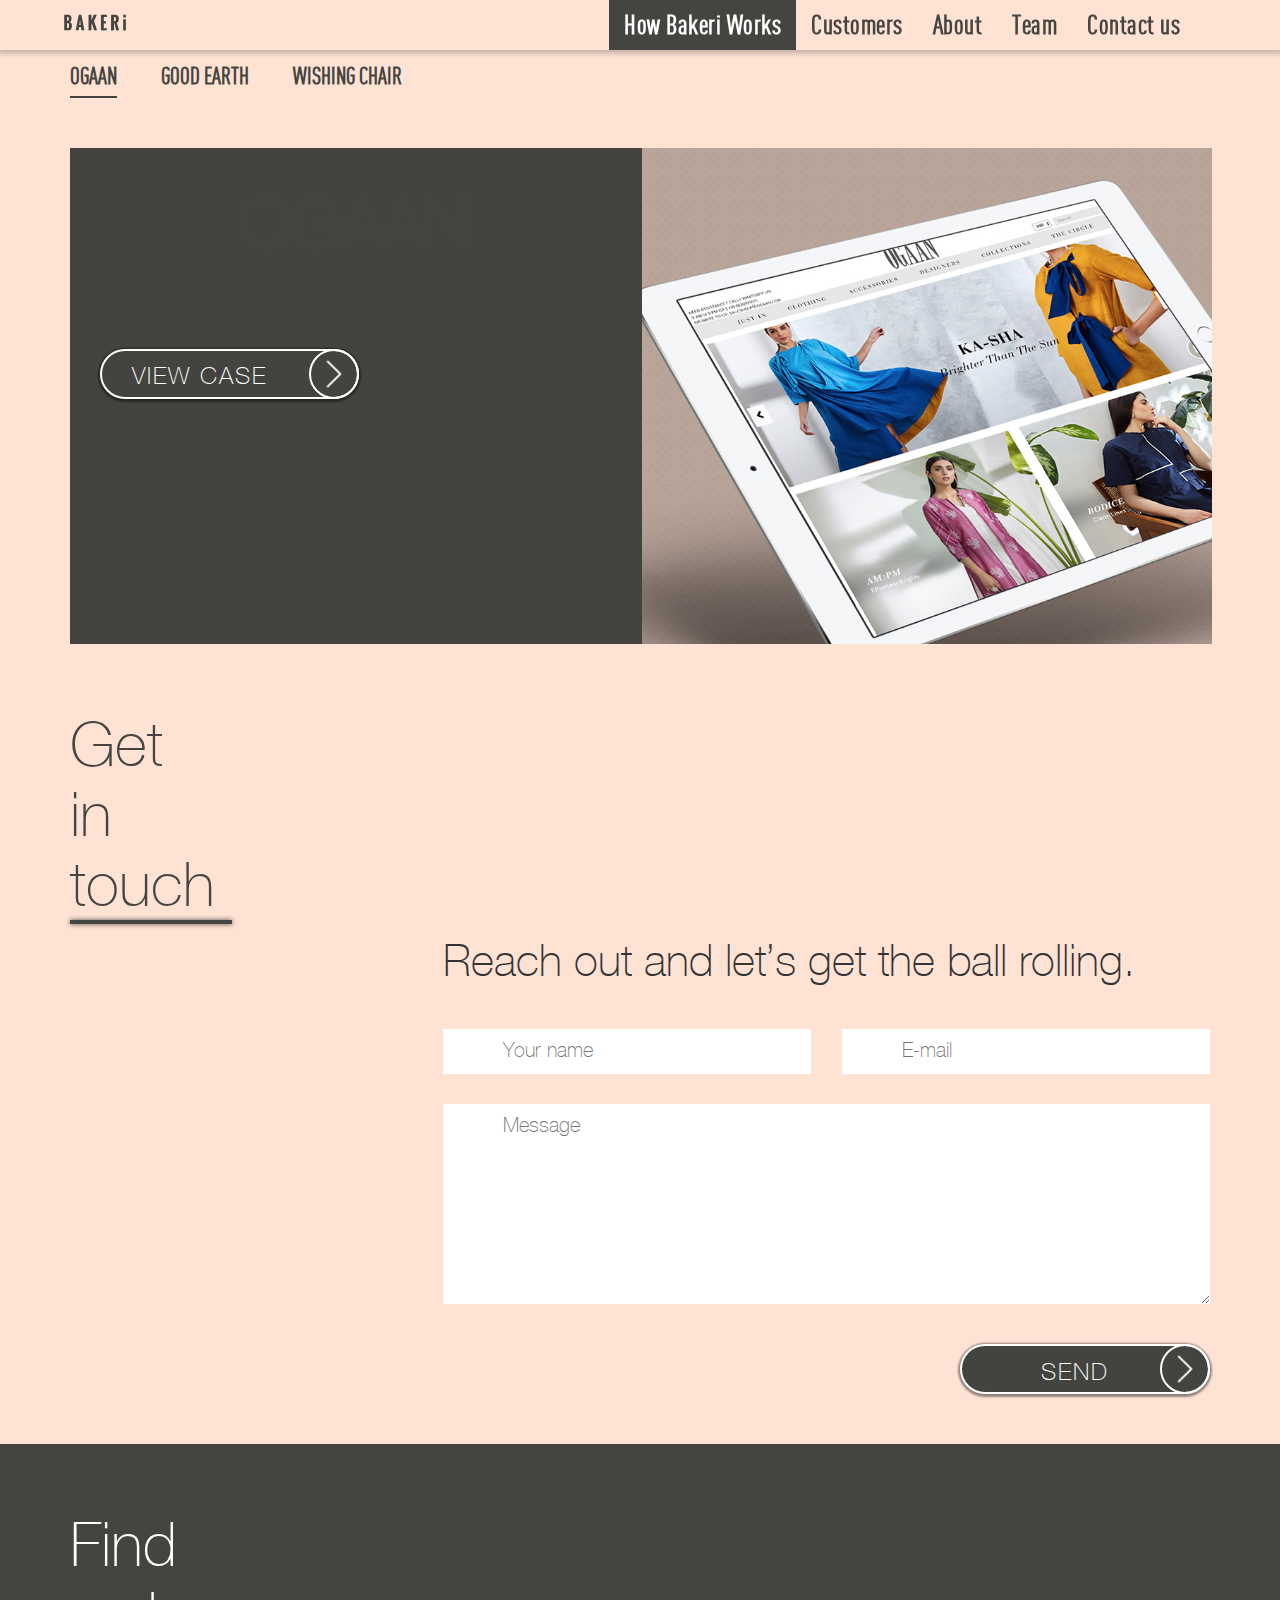
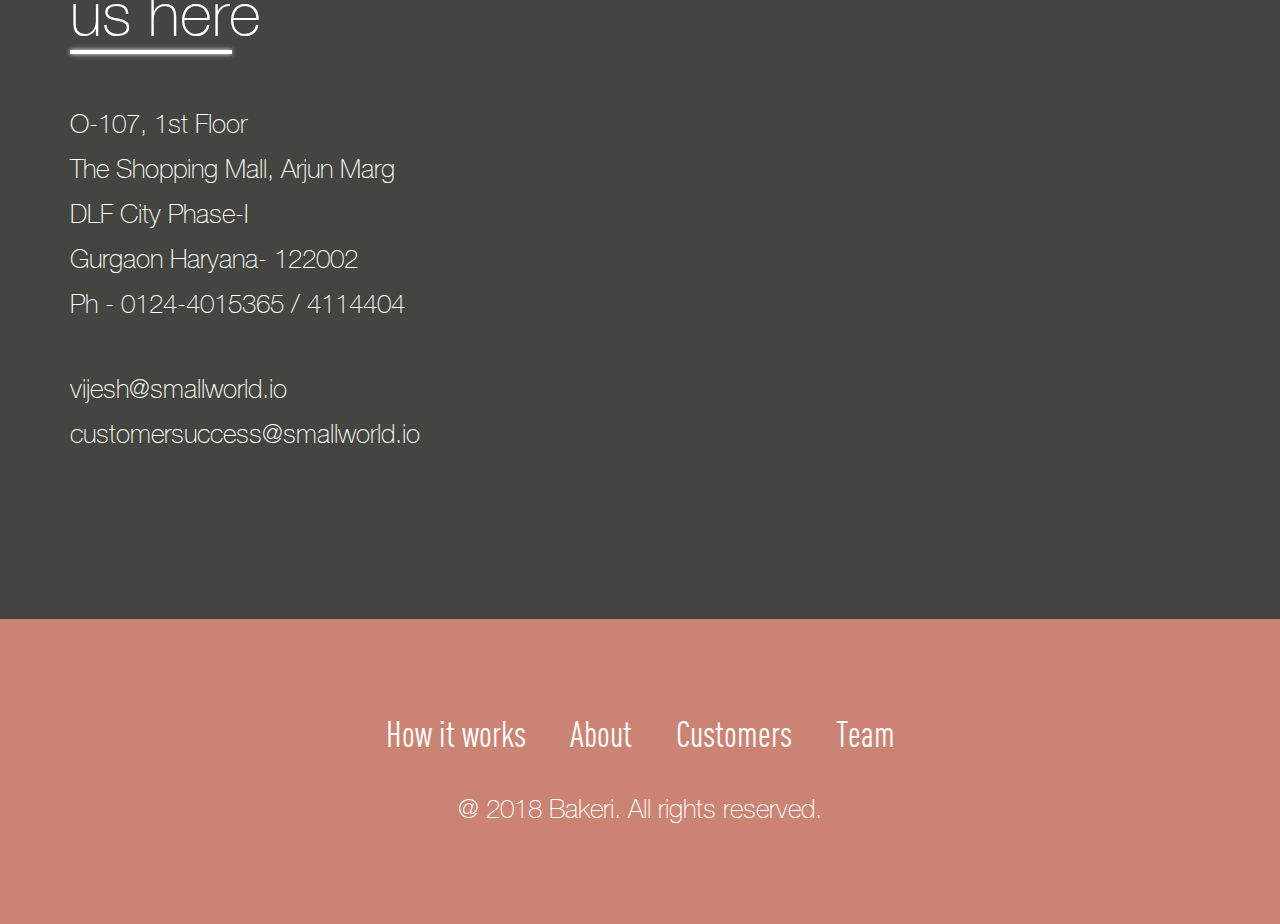
==== case_study.html @ 0f6f172d "first push" ====
<!DOCTYPE html>
<html lang="en">

<head>
    <meta charset="UTF-8">
    <title>Document</title>
    <meta name="viewport" content="width=device-width,initial-scale=1.0,maximum-scale=1.0">
    <meta name="theme-color" content="#FEE2D4">
    <link rel="stylesheet" type="text/css" href="css/bootstrap.min.css">
    <link rel="stylesheet" type="text/css" href="css/owl.carousel.css">
    <link rel="stylesheet" href="css/style.css">
</head>

<body>
    <section>
        <nav class="navbar navbar-inverse">
            <div class="container">
                <div class="navbar-header">
                    <button type="button" class="navbar-toggle" data-toggle="collapse" data-target="#myNavbar">
                        <span class="icon-bar"></span>
                        <span class="icon-bar"></span>
                        <span class="icon-bar"></span>
                    </button>
                    <a class="navbar-brand" href="#"><img src="images/logo.svg" alt="" class="logo_bakeri"> </a>
                </div>
                <div class="collapse navbar-collapse" id="myNavbar">
                    <ul class="nav navbar-nav pull-right main_menu">
                        <li class="active"><a data-link="#bakeri_works">How Bakeri Works</a></li>
                        <li><a data-link="#our_customers">Customers</a></li>
                        <li><a data-link="#about_us">About</a></li>
                        <li><a data-link="#our_team">Team</a></li>
                        <li><a data-link="#contact_us">Contact us</a></li>
                    </ul>
                </div>
        </nav>
    </section>
    <section class="faq_section">
        <div class="container">
            <div class="width_100">
                
                <div class="tab_container">
                    <div class="tab_conatiner_outer">
                        <div class="tab_container_item tab_container_item_1 active" tab_id="#tab_item_1">OGAAN</div>
                        <div class="tab_container_item tab_container_item_2" tab_id="#tab_item_2">GOOD EARTH</div>
                        <div class="tab_container_item tab_container_item_3" tab_id="#tab_item_3">WISHING CHAIR</div>
                    </div>
                    <div class="tab_container_cont ">
                        <div class="tab_container_inner" id="tab_item_1 active">
                            <div class="">
                                
                                <div class="case_data" >
                                    <h1 class="title_heading">OGAAN</h1>
                                    <a href="" class="anchor_btn">VIEW CASE</a>
                                </div>
                                <figure class="case_image_figure">
                                    <img src="images/ogaan_case.jpg" alt="" />
                                </figure>
                            </div>
                        </div>
                        <div class="tab_container_inner" id="tab_item_2"></div>
                        <div class="tab_container_inner" id="tab_item_3"></div>
                    </div>
                    
                </div>
                
            </div>
        </div>
    </section>

    <section class="about_section get_touch_section" id="contact_us">
        <div class="about_cont">
            <div class="container">
                <h2 class="heading_about">Get &nbsp;&nbsp;&nbsp;&nbsp; in touch</h2>
                <div class="clearfix"></div>
                <div class="pull-right width_767">
                    <div class="about_data get_touch_data">
                        <p>Reach out and let’s get the ball rolling.</p>
                        <form action="">
                            <input type="text" placeholder="Your name" name="name" class="name">
                            <input type="email" placeholder="E-mail" name="email" class="email">
                            <textarea type="message" placeholder="Message" name="message" class="message"></textarea>
                            <a href="" class="anchor_btn faq_width pull-right">SEND</a>
                        </form>
                    </div>
                </div>
            </div>
        </div>
    </section>
    <section class="about_section find_us_section">
        <div class="about_cont">
            <div class="container">
                <h2 class="heading_about">Find &nbsp;&nbsp;&nbsp;&nbsp; us here</h2>
                <div class="clearfix"></div>
                <div class="">
                    <div class="contact_data width_50">
                        <p>
                            O-107, 1st Floor 
                            The Shopping Mall, Arjun Marg 
                            DLF City Phase-I 
                            Gurgaon Haryana- 122002 
                            Ph - <a href="tel:0124-4015365">0124-4015365</a> / <a href="tel:0124-4114404">4114404</a></p>
                            <p style="margin-top:40px;"><a href="mailto:vijesh@smallworld.io">vijesh@smallworld.io</a> <a href="mailto:customersuccess@smallworld.io">customersuccess@smallworld.io</a></p>
                        
                    </div>
                    <div class="about_data get_touch_data width_50">
                        <p><iframe src="https://www.google.com/maps/embed?pb=!1m18!1m12!1m3!1d3507.4411567698016!2d77.0972864142906!3d28.466258082483677!2m3!1f0!2f0!3f0!3m2!1i1024!2i768!4f13.1!3m3!1m2!1s0x390d1f51822ea51f%3A0xfd9adbcaa054e3b8!2sSmallWorld+Digital+Services!5e0!3m2!1sen!2sin!4v1529140070524" frameborder="0" style="border:0" allowfullscreen></iframe></p>
                        
                    </div>
                </div>
            </div>
        </div>
    </section>
    <section class="copyright_section">
        <div class="copyright_cont">
            <div class="container">
                <ul class="footer_link_cont">
                    <li class="footer_link"><a href="">How it works</a></li>
                    <li class="footer_link"><a href="">About</a></li>
                    <li class="footer_link"><a href="">Customers</a></li>
                    <li class="footer_link"><a href="">Team</a></li>
                </ul>
                <p class="copyright_text">@ 2018 Bakeri. All rights reserved.</p>
            </div>
        </div>
    </section>
    <script src="js/jquery.min.js" type="text/javascript"></script>
    <script src="js/owl.carousel.js" type="text/javascript"></script>
    <script src="js/custom.js" type="text/javascript"></script>
</body>


</html>
---- css/style.css ----
@font-face {
    font-family: 'helv_neu_bold';
    src: url('../fonts/helvetica_neu_bold-webfont.woff2') format('woff2'),
         url('../fonts/helvetica_neu_bold-webfont.woff') format('woff');
    font-weight: normal;
    font-style: normal;

}
@font-face {
    font-family: 'helv_neu_light';
    src: url('../fonts/helveticaneue_light-webfont.woff2') format('woff2'),
         url('../fonts/helveticaneue_light-webfont.woff') format('woff');
    font-weight: normal;
    font-style: normal;

}
@font-face {
    font-family: 'helv_neu_medium';
    src: url('../fonts/helveticaneue_medium-webfont.woff2') format('woff2'),
         url('../fonts/helveticaneue_medium-webfont.woff') format('woff');
    font-weight: normal;
    font-style: normal;

}
@font-face {
    font-family: 'helv_neu_thin';
    src: url('../fonts/helveticaneue_thin-webfont.woff2') format('woff2'),
         url('../fonts/helveticaneue_thin-webfont.woff') format('woff');
    font-weight: normal;
    font-style: normal;

}
@font-face {
    font-family: 'helv_neu_regular';
    src: url('../fonts/helveticaneue-webfont.woff2') format('woff2'),
         url('../fonts/helveticaneue-webfont.woff') format('woff');
    font-weight: normal;
    font-style: normal;

}

@font-face {
    font-family: 'dincond';
    src: url('../fonts/dinconreg-webfont.woff2') format('woff2'),
         url('../fonts/dinconreg-webfont.woff') format('woff');
    font-weight: normal;
    font-style: normal;

}

body
{
	font-family: 'helv_neu_thin';
	overflow: hidden;
	overflow-y: scroll;
}

.helv_regular
{
	font-family: helv_neu_regular;
}
.helv_bold
{
	font-family: helv_neu_medium;
}

.logo_bakeri
{
	max-width:150px;
	height:45px;
}

.navbar-brand
{
	padding:0px;
}
.navbar-inverse
{
	background: #FEE2D4;
	border:0px;
	border-radius: 0px;
	box-shadow: rgba(0, 0, 0, 0.25) 0px 0px 6px 3px;
	margin:0px;
}

.main_menu  li a
{
	color:#444540;
	font-family: 'dincond';
	font-size:27px;
	letter-spacing: 0.5px;
	font-weight: 600;
}
.width_520
{
	max-width:520px;
	width:100%;

}
.bakeri_main_section
{
	background: #FEE2D4;
    min-height:calc(100vh);
}
.ft_67
{
	font-size: 67px;
}
.mt_99
{
	margin-top:120px;
}
.color_black
{
	color:#444540;
}
.width_485
{
	width: 485px;
	font-size: 28px;
	line-height: 38px;
	font-weight: 600;
	letter-spacing: 0.5px;
}

.anchor_btn
{
	background: #43443F;
    color: #fff;
    padding: 10px 90px 10px 30px;
    display: inline-block;
    font-size: 24px;
    border-radius: 39px;
    height: 50px;
    position: relative;
    box-shadow: 0px 1px 2px 2px rgba(0, 0, 0, 0.419607);
        border: 2px solid #fff;
    text-decoration: none;
    letter-spacing: 2px;
    margin-top: 50px;       
}

.anchor_btn:hover
{
    color:#fff;
    text-decoration: none;
}
.anchor_btn:after
{
    content: "";
    width: 50px;
    height: 50px;
    border-radius: 50%;
    border: 2px solid #fff;
    position: absolute;
    top: -2px;
    right: -2px;
    background: url(../images/right_arrow.png) ;
    background-repeat: no-repeat;
    background-size: 30px;
    background-position: center; 
}

.bakeri_works_section
{
    background:#43443F;
    padding-top:100px;
    color:#fff; 
    padding-bottom: 50px;
}
.bakeri_title
{
    font-size:65px;
    color:#fff;
    font-family: 'helv_neu_thin';
    text-align: center;
    letter-spacing: 1px;
    margin-bottom:50px;
    margin-top:0px;
}

.step_cont figure
{
    max-width:200px;
    width:100%;
    height:200px;
    border-radius: 50%;
    padding:5px;
    background: #E2A89A;
    margin: auto;
}
.step_cont
{
    text-align: center;
    background: #43443F;
    padding-top:30px;
    padding-bottom: 00px;
    box-shadow:0px 0px 30px 6px rgba(0,0,0,0.24);
    position: relative;
}


.data_cont
{
    position: relative;
    margin-top: 15px;
}
.data_cont .data_text {
    position: absolute;
    left: 0px;
    height: 20px;
    font-size: 25px;
    right: 0px;
    top: 0px;
    bottom: 0px;
    margin: auto;
    line-height: 22px;
}

.step_no
{
    font-size: 100px;
    line-height: 90px;
    display: block;
    font-family: 'helv_neu_bold';
    -webkit-text-stroke: 1px rgba(0,0,0,0.1);
    -webkit-text-stroke-width: 3px;
    color: #5e5f5d;
}
.center
{
    display: block;
    text-align: center;
}

.brand_data figure img
{
    max-width: 100%;
    width:100%;
}

.brand_data
{
    position: relative;
}
.brand_cont_data
{
    padding-top: 15px;
    padding-bottom: 15px;
}
.brand_data .data_text
{
        position: absolute;
    top: 0px;
    left: 0px;
    right: 0px;
    background: rgba(68, 69, 64, 0.53);;
    bottom: 35px;
    text-align: center;
    color:#fff;
    opacity: 0;
    cursor: pointer;
    transition: opacity ease-in 0.3s;

}
.data_text a
{
    position: absolute;
    bottom: 0px;
    background: #444540;
    color: #fff;
    width: 100%;
    text-align: center;
    letter-spacing: 0.5px;
    padding: 10px 0px;
    font-size: 15px;
    line-height: 15px;
    left:0px;
}

.data_text .heading{
    font-family: 'helv_neu_medium';
    text-transform: uppercase;
    font-size: 22px;
    line-height: 27px;
    display: inline-block;
    position: relative;
    padding-bottom: 10px;
}

.data_text .heading:before
{
        content: "";
    display: block;
    height: 1px;
    background: #fff;
    width: 90%;
    position: absolute;
    bottom: 0px;
    left: 0px;
    right: 0px;
    margin: auto;
}

.data_text_inner{
        font-size: 21px;
    line-height: 30px;
    padding: 15px 30px;
}
.brand_data > a{
        position: absolute;
    bottom: 0px;
    background: #444540;
    color: #fff;
    width: 100%;
    text-align: center;
    letter-spacing: 0.5px;
    padding: 10px 0px;
    font-size: 15px;
    line-height: 15px;
    left: 0px;
}
.brand_data .data_text:hover
{
    opacity: 1;
    transition: opacity ease-in 0.3s;
}

.brand_section
{
    background: #FEE2D4;
    padding-top:50px;
    padding-bottom: 50px;
}

.brand_section .bakeri_title
{
    color:#43443F;
}

.testimonial_item{
    max-width:860px;
    width: 100%;
    margin:auto;
}

.testimonial_item .testimonial_data
{
    font-size: 24px;
    line-height: 29px;
    text-align: center;
}

.testimonial_item .writer_name
{
    text-align: center;
    font-family: 'helv_neu_medium';
    font-size:20px;
    padding-top:15px;
    padding-bottom: 15px;
}

.testimonial_section
{
    margin-top:50px;
}

.testominal_carousel .owl-prev
{
    position: absolute;
    top:50%;
}

.testominal_carousel .owl-next 
{
    position: absolute;
    top:50%;
    right:0px;
}

.testominal_carousel button span
{
        font-size: 160px;
    width: 18px;
    display: inline-block;
    line-height: 20px;
}

.case_container
{
    background: #31322d;
}

.case_carousel .case_data
{
    position: absolute;
    width: 550px;
    height: 350px;
    bottom: 50px;
    left: 15%;
    background: #fee2d4;
    padding:30px;
}

.case_data_value
{
    font-size: 37px;
    line-height: 45px;
    color:#044440;
}

.case_container .owl-prev span,
.case_container .owl-next span
{
    color: #fff;
    font-size: 150px;
    line-height: 50px;
    display: block;
}

.case_container .owl-prev
{
    top: 50%;
    position: absolute;
    left: 50px;
    outline: none;
}

.case_container .owl-next
{
    top: 50%;
    position: absolute;
    right: 50px;
    outline: none;
}

/*starts about_section starts here*/
 .about_section .about_cont 
 {

    background: #fee2d4;
 }

 .about_section .about_cont .heading_about
 {
    font-size:61px;
    line-height: 70px;
    color:#444540;
    display: inline-block;
    padding-bottom: 0px;
    position: relative;
    margin-top: 70px;
    margin-bottom: 70px;
 }
 .about_section .about_cont .heading_about:before
 {
    position: absolute;
    display: block;
    width:80%;
    height:4px;
    background: #444540;
    left:0px;
    bottom:0px;
    content: "";
    box-shadow: 0px 0px 5px 0px #444540;
 }
.about_section .about_cont .width_767
{
    max-width:767px;
    width: 100%;
}
.about_data
{
    font-size: 29px;
    line-height: 35px;
}
.about_data p 
{
    margin-bottom: 30px;
}
.about_data strong 
{
    margin-bottom: 10px;
    display: block;
}
.about_data p a
{
    color:#444540;
}
.about_data p strong 
{
    margin-bottom: 10px;
    display: inline-block;
    
}

.faq_width
{
    width:250px;
    text-align: center;
    padding-right:50px;
    margin-bottom: 50px;
}

.our_team_section .about_cont
{
    background: #444540;
    color:#fff;

}

.about_section.our_team_section .about_cont .heading_about
{
    color: #fff;
    padding-bottom: 10px;
}

 .about_section.our_team_section .about_cont .heading_about:before
 {
    position: absolute;
    display: block;
    width:80%;
    height:4px;
    background: #fff;
    left:0px;
    bottom:0px;
    content: "";
    box-shadow: 0px 0px 5px 0px #fff;
 }
 .about_section .about_cont .heading_about
 {
    margin-bottom: 5px;
 }

/*starts about_section ends here*/
.item_data
{
    max-width:calc(100% - 250px);
    padding:10px 20px;
}
.item_data .name
{
    font-size: 22px;
    font-family: 'helv_neu_medium';
    margin-top:0px;
}
.image_item
{
    max-width: 250px;
}

.image_item img
{
    max-width: 100%;
    width:100%;
}

.item_data .designation
{
    padding-bottom: 15px;
    position: relative;

}
.item_data .designation:before
{
    position: absolute;
    left:0px;
    width:60px;
    height:2px;
    background: #fff;
    bottom:0px;
    content: "";
    display: block;
}

.item_data .description
{
    font-size: 16px;
    line-height: 20px;
}
.team_item {
    margin-bottom: 15px;
    margin-top: 15px;
    box-shadow: 0px 0px 5px 1px #000;
}

.our_team_section .about_cont
{
    padding-bottom: 70px;
}

/*Get in touch start here*/
.get_touch_section .heading_about
{
        max-width: 203px;
}
.get_touch_section .get_touch_data p
{
    font-size:44px;
    line-height: 70px;
}
.get_touch_section input
{
    font-size:20px;
    padding:5px 10px;
    border:0px;
    outline:none;
}

.get_touch_section input.name
{
    width:48%;
    float:left;
    margin-bottom: 30px;
}

.get_touch_section input.email
{
    width:48%;
    float:right;
    margin-bottom: 30px;
}

.get_touch_section textarea.message
{
    width:100%;
    margin-bottom: 20px;
    height:200px;
    padding:5px 10px;
    border:0px;
    outline:none;
}

.get_touch_section ::-webkit-input-placeholder
{
    padding-left:50px;
    font-size:20px;
}

.get_touch_data .faq_width
{
    margin-top:10px;
}
/*Get in touch ends here*/
.find_us_section  .about_cont
{
    background: #444540;
    color:#fff;
}

.find_us_section .about_cont .heading_about
{
    width:203px;
    color:#fff;
}
.find_us_section .about_cont .heading_about:before
{
    background: #fff;
    box-shadow: 0px 0px 5px 0px #fff;
}

.contact_data
{
    
}
.contact_data.width_50 , 
.get_touch_data.width_50

{
    width:50%;
    float:left;
}
.contact_data p
{
    white-space: pre-line;
    font-size: 26px;
    line-height: 45px;
}

.contact_data p a
{
    color:#fff;
    text-decoration: none;
}

.find_us_section .about_cont
{
    padding-bottom: 70px;
}

.find_us_section iframe
{
    max-width:100%;
    width:100%;
    height:450px;
}

.copyright_section
{
    background: #cb8474;
    padding:90px 0px 60px 0px;
    text-align: center;
}

.copyright_section .footer_link_cont
{
    list-style: none;
    padding-left:0px;
}
.copyright_section .footer_link_cont li
{
    display: inline-block;
    font-family: 'dincond';
    font-size:36px;
    line-height: 50px;
    color:#fff;
    padding-left:20px;
    padding-right:20px;
}
.copyright_section .footer_link_cont li a
{
    color:#fff;
    text-decoration: none;
}

.copyright_text
{
    text-align: center;
    color:#fff;
    font-family: 'helv_neu_thin';
    font-size: 26px;
    line-height: 45px;
    margin-top:30px;
    margin-bottom: 30px;
}

.main_menu li a
{
    cursor: pointer;
}

.navbar
{
    position: fixed;
    top:0px;
    width:100%;
    z-index:999;
}

.navbar-inverse .navbar-nav>li>a:focus, .navbar-inverse .navbar-nav>li>a:hover
{
    color:#444440;
}
.navbar-inverse .navbar-nav>li>a
{
    color:#444440;
}
.navbar-inverse .navbar-nav>.active>a, .navbar-inverse .navbar-nav>.active>a:focus, .navbar-inverse .navbar-nav>.active>a:hover
{
    background: #444440;

}


.bakeri_main_section #myVideo
{
    width:100%;
}

.bakeri_main_section
{
    position: relative;
        padding-bottom: 70px;
}
.bakeri_main_section .width_100.center
{
    position: absolute;
    bottom: 0px;
    margin: auto;
    left: 0px;
    right: 0px;
    color: #fff;
    padding-bottom: 50px;
}

/*Faq page styling starts here*/
.faq_section
{
    padding-top:60px;
    background: #fee2d4
}

.faq_section .title_heading
{
    font-size: 67px;
    line-height: 81px;
    color:#444540;
    text-align: center;
    font-weight: 600;
    letter-spacing: 1px;
    margin-bottom: 30px;

}

.faq_ques
{
    font-size: 32px;
    line-height: 38px;
    color:#43443F;
    font-family: 'helv_neu_medium';
}
.faq_answer
{
    font-size: 28px;
    line-height: 38px;
    color:#43443F;
    visibility: hidden;
    height:0px;
    transition: height ease-in 0.5s;

}
.faq_answer.active
{
    height:auto;
    visibility: visible;
    transition: height ease-in 0.5s;
}

.faq_data
{
    padding-left:185px;
    padding-right:345px;
    padding-top:20px;
    padding-bottom: 20px;
    margin-bottom: 30px;
    box-shadow: rgba(0, 0, 0, 0.25) 0px 0px 6px 3px
}


/*Case study page starts here*/
.tab_conatiner_outer 
{
    margin-bottom: 50px;
}
.tab_conatiner_outer .tab_container_item
{
    display: inline-block;
    margin-right:40px; 
    color:#444440;
    font-family: 'dincond';
    font-size: 23px;
    line-height: 33px;
    font-weight: 600;
    padding-bottom: 5px;
    position: relative;
}
.tab_conatiner_outer .tab_container_item.active:before
{
    position: absolute;
    height:2px;
    background:#444440;
    display: inline-block;
    content: "";
    left:0px;
    bottom:0px;
    width:100%;
}
.tab_container_cont .tab_container_inner
{
    background: #43443F;
    color: #fff;
}

.tab_container_cont .case_image_figure
{
    width: 50%;
    display: inline-block;
    vertical-align: top;
    margin-left: -2px;
    margin-right: -2px;
}
.tab_container_cont .case_image_figure img
{
    width: 100%;
    display: inline-block;
}

.tab_container_cont .case_data
{
    width: 50%;
    vertical-align: top;
    display: inline-block;
    padding: 20px 30px;
}
/*Case study page ends here*/
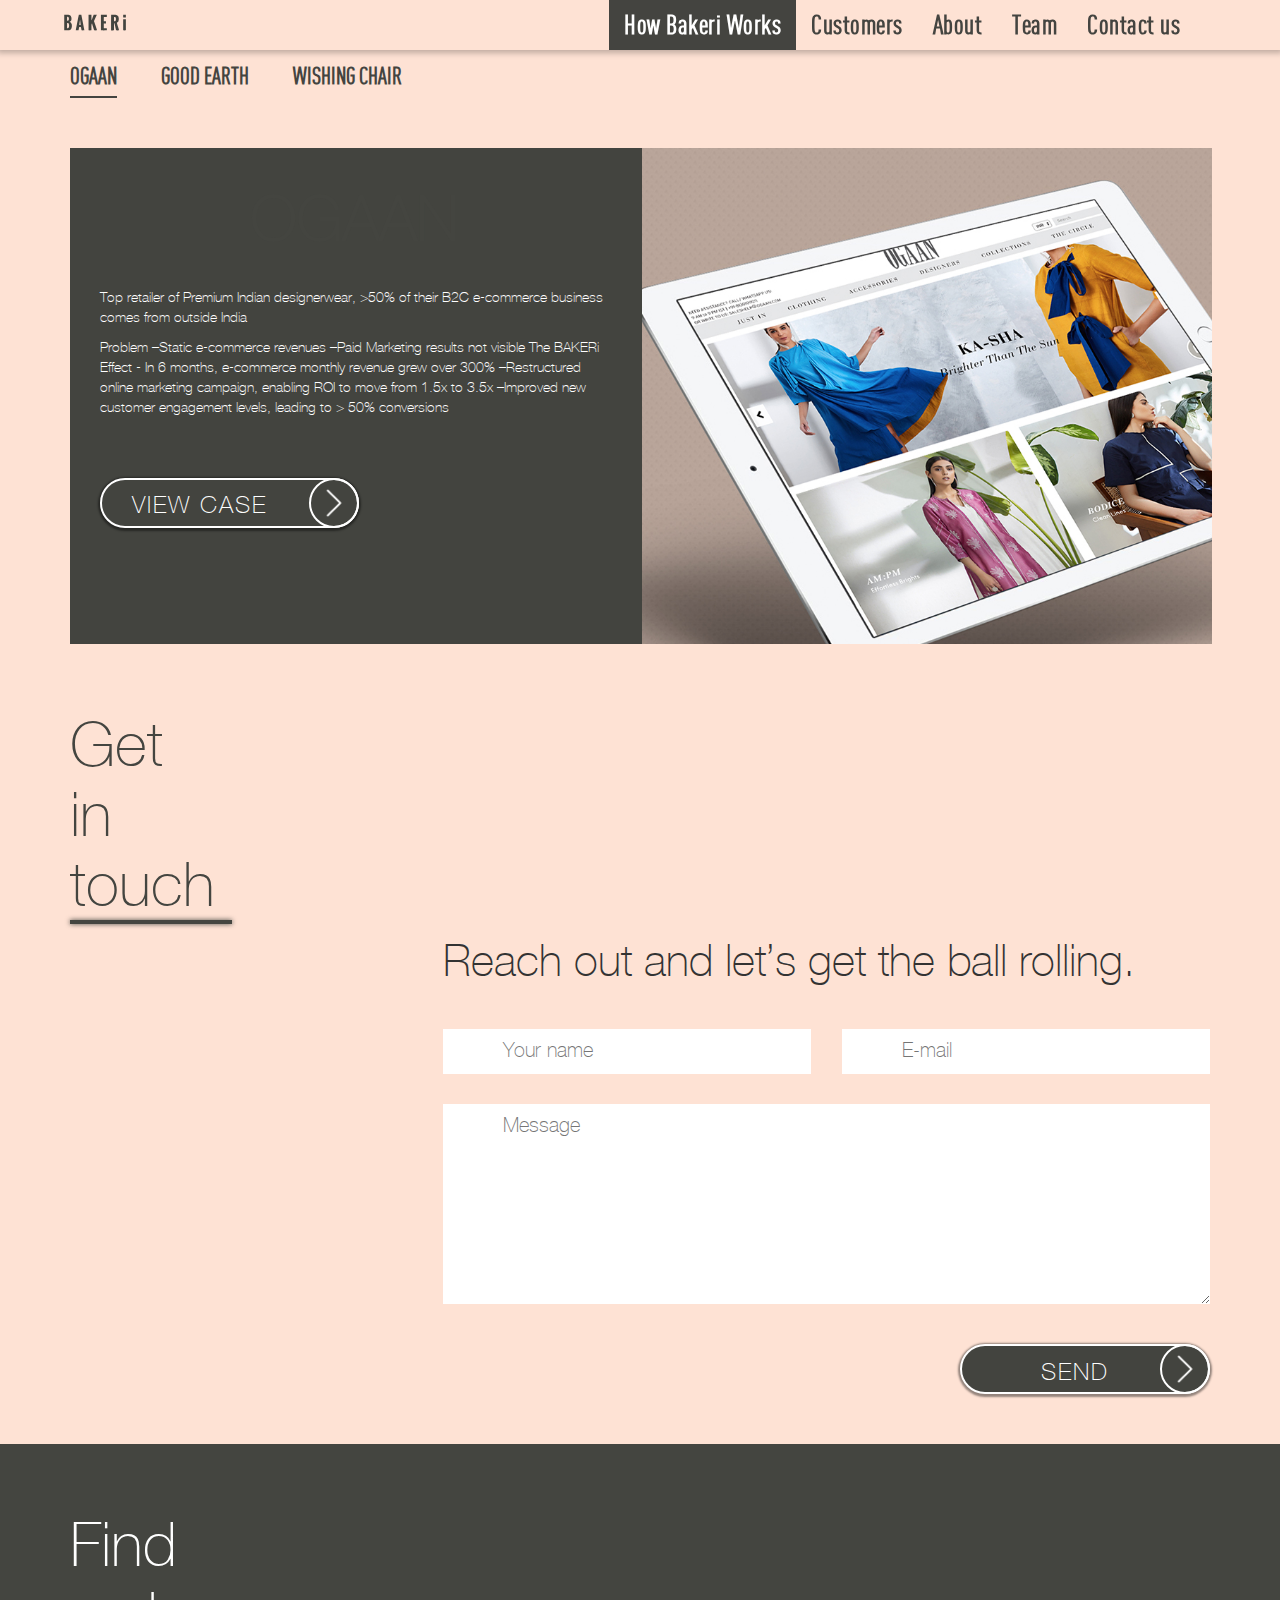
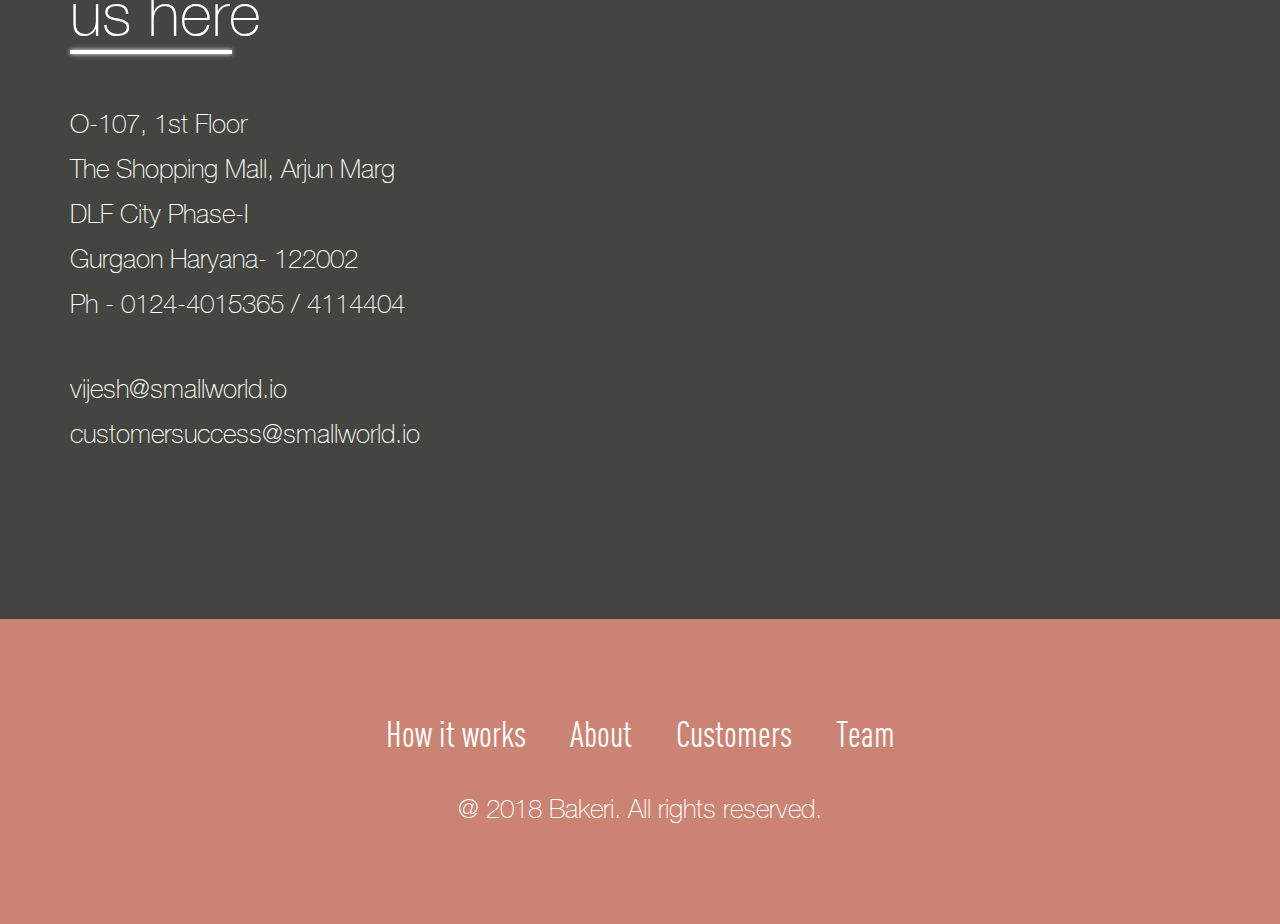
==== commit fc77fa80: "first push" ====
--- a/case_study.html
+++ b/case_study.html
@@ -21,7 +21,7 @@
                         <span class="icon-bar"></span>
                         <span class="icon-bar"></span>
                     </button>
-                    <a class="navbar-brand" href="#"><img src="images/logo.svg" alt="" class="logo_bakeri"> </a>
+                    <a class="navbar-brand" href="index_1.html"><img src="images/logo.svg" alt="" class="logo_bakeri"> </a>
                 </div>
                 <div class="collapse navbar-collapse" id="myNavbar">
                     <ul class="nav navbar-nav pull-right main_menu">
@@ -50,6 +50,9 @@
                                 
                                 <div class="case_data" >
                                     <h1 class="title_heading">OGAAN</h1>
+                                    <p>Top retailer of Premium Indian designerwear, >50% of their B2C e-commerce business comes from outside India</p>
+
+                                    <strong></strong>Problem –Static e-commerce revenues –Paid Marketing results not visible The BAKERi Effect - In 6 months, e-commerce monthly revenue grew over 300% –Restructured online marketing campaign, enabling ROI to move from 1.5x to 3.5x –Improved new customer engagement levels, leading to > 50% conversions</p>
                                     <a href="" class="anchor_btn">VIEW CASE</a>
                                 </div>
                                 <figure class="case_image_figure">
--- a/css/style.css
+++ b/css/style.css
@@ -100,7 +100,7 @@
 .bakeri_main_section
 {
 	background: #FEE2D4;
-    min-height:calc(100vh);
+    min-height:calc(100vh - 120px);
 }
 .ft_67
 {
@@ -765,6 +765,7 @@
 .bakeri_main_section #myVideo
 {
     width:100%;
+    height:calc(100vh - 75px);
 }
 
 .bakeri_main_section
@@ -792,8 +793,8 @@
 
 .faq_section .title_heading
 {
-    font-size: 67px;
-    line-height: 81px;
+    font-size: 61px;
+    line-height: 70px;
     color:#444540;
     text-align: center;
     font-weight: 600;
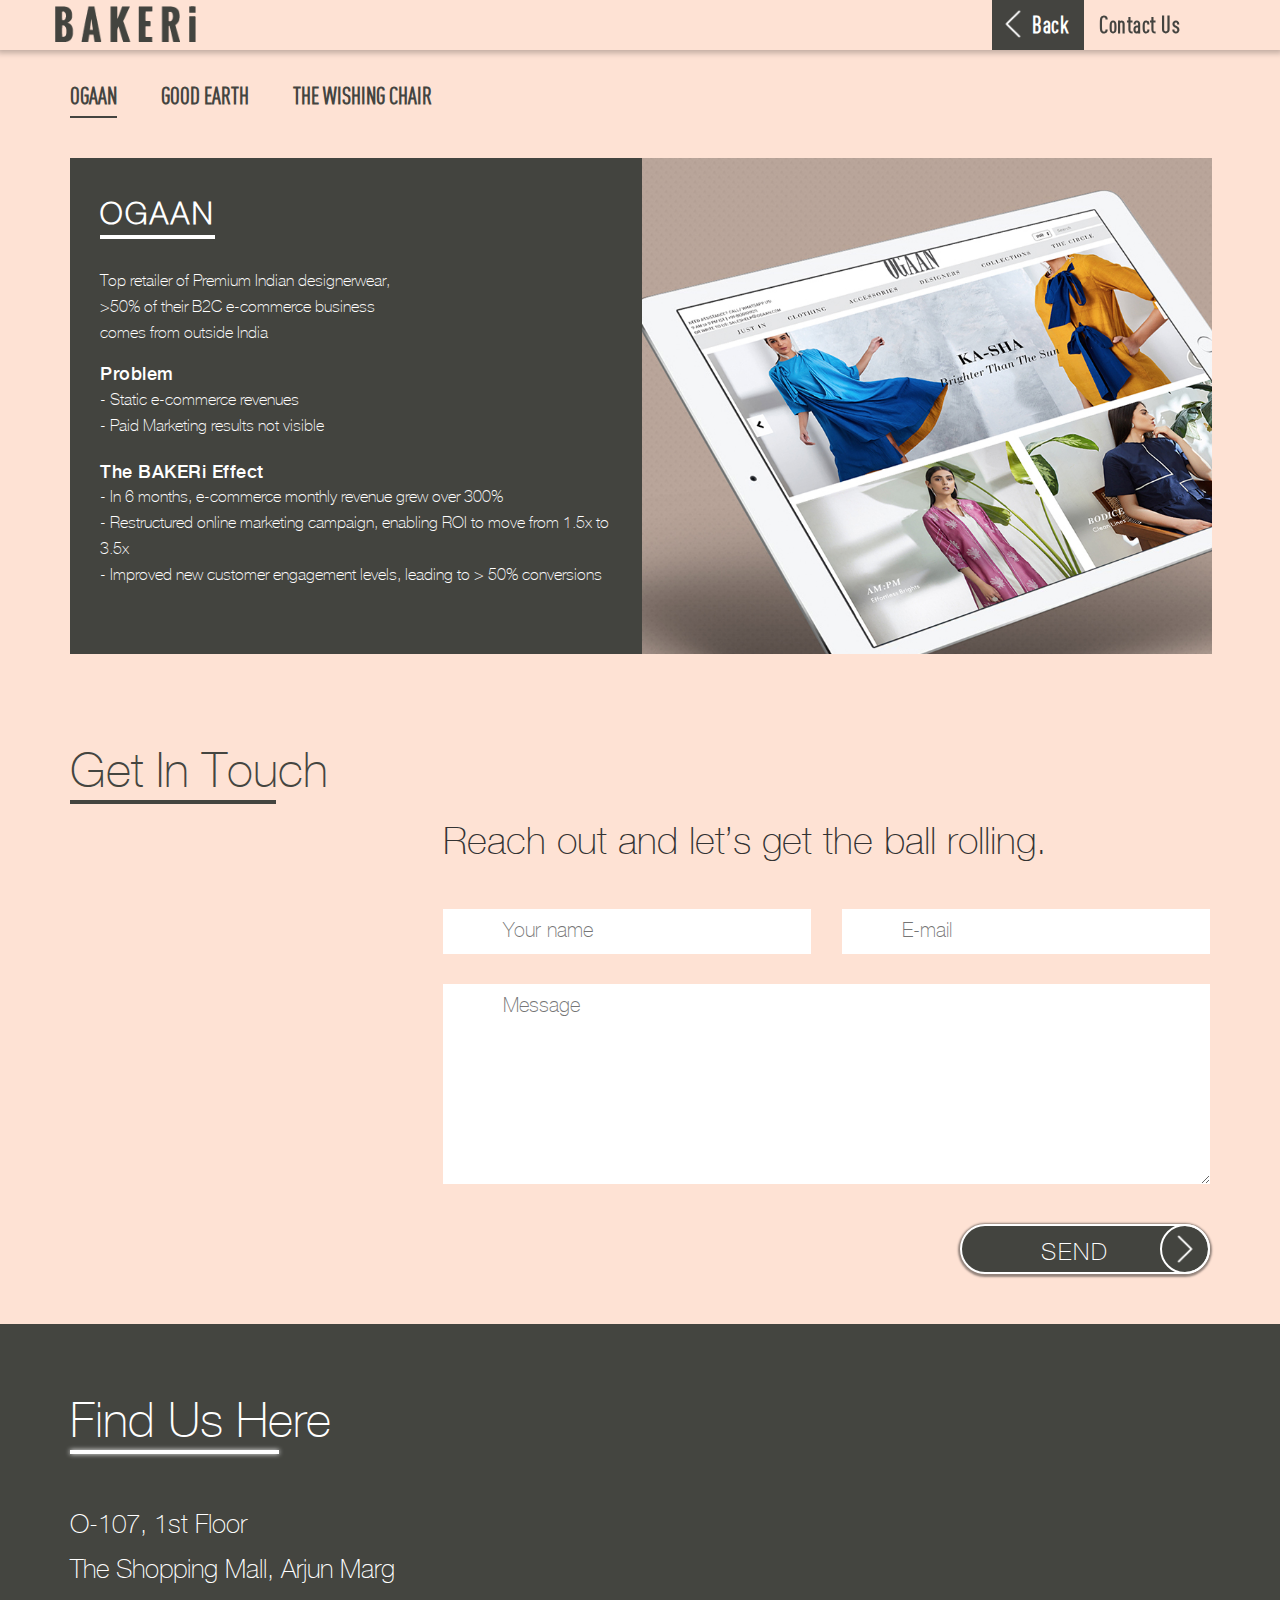
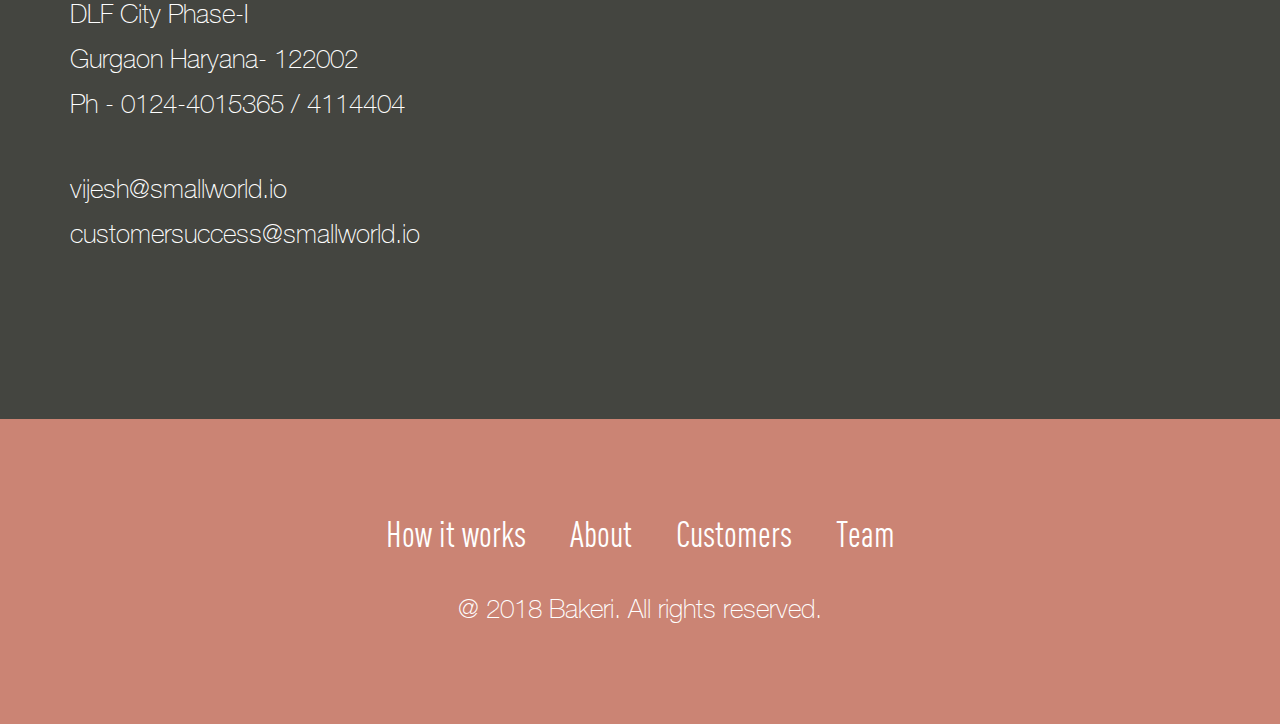
==== commit 8dd26d2e: "changes done for  BAKER1 version 1" ====
--- a/case_study.html
+++ b/case_study.html
@@ -3,7 +3,7 @@
 
 <head>
     <meta charset="UTF-8">
-    <title>Document</title>
+    <title>BAKERi | Case Study</title>
     <meta name="viewport" content="width=device-width,initial-scale=1.0,maximum-scale=1.0">
     <meta name="theme-color" content="#FEE2D4">
     <link rel="stylesheet" type="text/css" href="css/bootstrap.min.css">
@@ -21,20 +21,17 @@
                         <span class="icon-bar"></span>
                         <span class="icon-bar"></span>
                     </button>
-                    <a class="navbar-brand" href="index_1.html"><img src="images/logo.svg" alt="" class="logo_bakeri"> </a>
+                    <a class="navbar-brand" href="index.html"><img src="images/logo.png" alt="" class="logo_bakeri"> </a>
                 </div>
                 <div class="collapse navbar-collapse" id="myNavbar">
                     <ul class="nav navbar-nav pull-right main_menu">
-                        <li class="active"><a data-link="#bakeri_works">How Bakeri Works</a></li>
-                        <li><a data-link="#our_customers">Customers</a></li>
-                        <li><a data-link="#about_us">About</a></li>
-                        <li><a data-link="#our_team">Team</a></li>
+                        <li><a href="index.html" class="return_back">Back</a></li>
                         <li><a data-link="#contact_us">Contact us</a></li>
                     </ul>
                 </div>
         </nav>
     </section>
-    <section class="faq_section">
+    <section class="faq_section case_study_section">
         <div class="container">
             <div class="width_100">
                 
@@ -42,26 +39,94 @@
                     <div class="tab_conatiner_outer">
                         <div class="tab_container_item tab_container_item_1 active" tab_id="#tab_item_1">OGAAN</div>
                         <div class="tab_container_item tab_container_item_2" tab_id="#tab_item_2">GOOD EARTH</div>
-                        <div class="tab_container_item tab_container_item_3" tab_id="#tab_item_3">WISHING CHAIR</div>
+                        <div class="tab_container_item tab_container_item_3" tab_id="#tab_item_3">THE WISHING CHAIR</div>
                     </div>
                     <div class="tab_container_cont ">
-                        <div class="tab_container_inner" id="tab_item_1 active">
-                            <div class="">
+                        <div class="tab_container_inner active" id="tab_item_1">
+                            <div class="case_ogaan">
                                 
                                 <div class="case_data" >
                                     <h1 class="title_heading">OGAAN</h1>
-                                    <p>Top retailer of Premium Indian designerwear, >50% of their B2C e-commerce business comes from outside India</p>
-
-                                    <strong></strong>Problem –Static e-commerce revenues –Paid Marketing results not visible The BAKERi Effect - In 6 months, e-commerce monthly revenue grew over 300% –Restructured online marketing campaign, enabling ROI to move from 1.5x to 3.5x –Improved new customer engagement levels, leading to > 50% conversions</p>
-                                    <a href="" class="anchor_btn">VIEW CASE</a>
+                                    <p class="desc_main">Top retailer of Premium Indian designerwear, 
+                                        >50% of their B2C e-commerce business 
+                                    comes from outside India</p>
+
+                                    <strong>Problem </strong>
+                                    <div>
+                                        <p>- Static e-commerce revenues </p>
+                                        <p>- Paid Marketing results not visible</p>
+                                    </div>
+                                    <strong>The BAKERi Effect </strong>
+                                    <div>
+                                        <p>- In 6 months, e-commerce monthly revenue grew over 300%</p> 
+                                        <p>- Restructured online marketing campaign, enabling ROI to move from 1.5x to 3.5x</p>
+                                        <p>- Improved new customer engagement levels, leading to > 50% conversions</p>
+                                    </div>
+                                       
+                                    
                                 </div>
                                 <figure class="case_image_figure">
-                                    <img src="images/ogaan_case.jpg" alt="" />
+                                    <img src="images/ogaan_case.jpg" alt="Ogaan" />
+                                </figure>
+                            </div>
+
+                        </div>
+                        <div class="tab_container_inner" id="tab_item_2">
+                            <div class="case_goodearth">
+                                
+                                <div class="case_data" >
+                                    <h1 class="title_heading">GOOD EARTH</h1>
+
+                                       ‌
+                                    <p class="desc_main">India’s leading sustainable luxury design house, well-known 
+                                    & respected internationally</p>
+
+                                    <strong>Problem </strong>
+                                    <div>
+                                        <p>- Unable to utilise website data to convert into leads </p>
+                                        <p>- Lack of success with Performance Marketing in international markets</p>
+                                    </div>
+                                    <strong>The BAKERi Effect </strong>
+                                    <div>
+                                        <p>- Website revenue in 5 days of sale zoomed to GBP 200K+ </p> 
+                                        <p>- Restructured paid marketing campaigns through data based optimization</p>
+                                    </div>
+                                       
+                                    
+                                </div>
+                                <figure class="case_image_figure">
+                                    <img src="images/good-earth.jpg" alt="Good Earth" />
                                 </figure>
                             </div>
                         </div>
-                        <div class="tab_container_inner" id="tab_item_2"></div>
-                        <div class="tab_container_inner" id="tab_item_3"></div>
+                        <div class="tab_container_inner" id="tab_item_3">
+                            <div class="case_wishingchair">
+                                
+                                <div class="case_data" >
+                                    <h1 class="title_heading">THE WISHING CHAIR</h1>
+
+                                     
+                                    <p class="desc_main">Retailer of quirky & curious home décor products, with 
+                                    an omni-channel presence in India’s metros</p>
+
+                                    <strong>Problem </strong>
+                                    <div>
+                                        <p>- Lack of e-commerce focus & knowledge </p>
+                                        <p>- Paid marketing not yielding dividends </p>
+                                    </div>
+                                    <strong>The BAKERi Effect </strong>
+                                    <div>
+                                        <p>- E-commerce revenue zoomed 2x in 3 months </p> 
+                                        <p>- Identified hero products. This lead to cost per ATC reducing to 0.5x of previous value</p>
+                                    </div>
+                                       
+                                    
+                                </div>
+                                <figure class="case_image_figure">
+                                    <img src="images/wishing-chair_case.jpg" alt="Wishing Chair" />
+                                </figure>
+                            </div>
+                        </div>
                     </div>
                     
                 </div>
@@ -73,7 +138,7 @@
     <section class="about_section get_touch_section" id="contact_us">
         <div class="about_cont">
             <div class="container">
-                <h2 class="heading_about">Get &nbsp;&nbsp;&nbsp;&nbsp; in touch</h2>
+                <h2 class="heading_about">Get in touch</h2>
                 <div class="clearfix"></div>
                 <div class="pull-right width_767">
                     <div class="about_data get_touch_data">
@@ -92,7 +157,7 @@
     <section class="about_section find_us_section">
         <div class="about_cont">
             <div class="container">
-                <h2 class="heading_about">Find &nbsp;&nbsp;&nbsp;&nbsp; us here</h2>
+                <h2 class="heading_about">Find us here</h2>
                 <div class="clearfix"></div>
                 <div class="">
                     <div class="contact_data width_50">
@@ -132,4 +197,4 @@
 </body>
 
 
-</html>+</html>
--- a/css/style.css
+++ b/css/style.css
@@ -66,8 +66,9 @@
 
 .logo_bakeri
 {
-	max-width:150px;
-	height:45px;
+	max-width: 150px;
+    height: 36px;
+    margin-top: 6px;
 }
 
 .navbar-brand
@@ -87,7 +88,7 @@
 {
 	color:#444540;
 	font-family: 'dincond';
-	font-size:27px;
+	font-size:23px;
 	letter-spacing: 0.5px;
 	font-weight: 600;
 }
@@ -177,6 +178,7 @@
     letter-spacing: 1px;
     margin-bottom:50px;
     margin-top:0px;
+    text-transform: capitalize;
 }
 
 .step_cont figure
@@ -443,14 +445,15 @@
 
  .about_section .about_cont .heading_about
  {
-    font-size:61px;
-    line-height: 70px;
+    font-size:48px;
+    line-height: 60px;
     color:#444540;
     display: inline-block;
     padding-bottom: 0px;
     position: relative;
     margin-top: 70px;
     margin-bottom: 70px;
+    text-transform: capitalize;
  }
  .about_section .about_cont .heading_about:before
  {
@@ -462,7 +465,7 @@
     left:0px;
     bottom:0px;
     content: "";
-    box-shadow: 0px 0px 5px 0px #444540;
+    
  }
 .about_section .about_cont .width_767
 {
@@ -525,7 +528,6 @@
     left:0px;
     bottom:0px;
     content: "";
-    box-shadow: 0px 0px 5px 0px #fff;
  }
  .about_section .about_cont .heading_about
  {
@@ -592,11 +594,11 @@
 /*Get in touch start here*/
 .get_touch_section .heading_about
 {
-        max-width: 203px;
+        /*max-width: 203px;*/
 }
 .get_touch_section .get_touch_data p
 {
-    font-size:44px;
+    font-size:38px;
     line-height: 70px;
 }
 .get_touch_section input
@@ -650,7 +652,7 @@
 
 .find_us_section .about_cont .heading_about
 {
-    width:203px;
+    /*width:203px;*/
     color:#fff;
 }
 .find_us_section .about_cont .heading_about:before
@@ -750,10 +752,12 @@
 .navbar-inverse .navbar-nav>li>a:focus, .navbar-inverse .navbar-nav>li>a:hover
 {
     color:#444440;
+    
 }
 .navbar-inverse .navbar-nav>li>a
 {
     color:#444440;
+    text-transform: capitalize;
 }
 .navbar-inverse .navbar-nav>.active>a, .navbar-inverse .navbar-nav>.active>a:focus, .navbar-inverse .navbar-nav>.active>a:hover
 {
@@ -805,15 +809,15 @@
 
 .faq_ques
 {
-    font-size: 32px;
+    font-size: 25px;
     line-height: 38px;
     color:#43443F;
     font-family: 'helv_neu_medium';
 }
 .faq_answer
 {
-    font-size: 28px;
-    line-height: 38px;
+    font-size: 22px;
+    line-height: 28px;
     color:#43443F;
     visibility: hidden;
     height:0px;
@@ -829,8 +833,8 @@
 
 .faq_data
 {
-    padding-left:185px;
-    padding-right:345px;
+    padding-left:50px;
+    padding-right:50px;
     padding-top:20px;
     padding-bottom: 20px;
     margin-bottom: 30px;
@@ -841,7 +845,8 @@
 /*Case study page starts here*/
 .tab_conatiner_outer 
 {
-    margin-bottom: 50px;
+    margin-bottom: 40px;
+    margin-top:20px;
 }
 .tab_conatiner_outer .tab_container_item
 {
@@ -854,6 +859,8 @@
     font-weight: 600;
     padding-bottom: 5px;
     position: relative;
+    cursor: pointer;
+
 }
 .tab_conatiner_outer .tab_container_item.active:before
 {
@@ -893,4 +900,110 @@
     display: inline-block;
     padding: 20px 30px;
 }
-/*Case study page ends here*/+
+
+.faq_answer a
+{
+    color: #444440;
+    text-decoration: underline;
+
+}
+.faq_answer a:hover
+{
+    color: #444440;
+    text-decoration: underline;
+
+}
+
+/*Case study page ends here*/
+
+
+.case_study_section .title_heading {
+    font-size: 30px;
+    line-height: 36px;
+    color: #ffffff;
+    text-align: left;
+    font-weight: 600;
+    letter-spacing: 3px;
+    margin-bottom: 30px;
+    position: relative;
+    padding-bottom: 5px;
+    display: inline-block;
+
+}
+.case_study_section .desc_main
+{
+    white-space: pre-line;
+    font-size:16px;
+    line-height: 26px;
+    margin-bottom: 15px;
+
+}
+.case_study_section div p
+{
+    white-space: pre-line;
+    font-size:16px;
+    line-height: 26px;
+    margin-bottom: 0px;
+}
+.case_study_section .tab_container_cont  div
+{
+    margin-bottom: 20px;
+    
+}
+.case_study_section .title_heading:before {
+    position: absolute;
+    display: block;
+    width: 100%;
+    height: 4px;
+    background: #fff;
+    left: 0px;
+    bottom: 0px;
+    content: "";
+}
+.case_study_section strong
+{
+    font-size: 18px;
+    letter-spacing: 0.5px;
+    font-family: 'helv_neu_medium';
+    font-weight: 400;
+    margin-bottom: 5px;
+}
+
+.tab_container_inner
+{
+    display: none;
+}
+.tab_container_inner.active
+{
+    display: block;
+}
+
+.navbar-nav>li>a.return_back{
+    color: #fff;
+    background: #444440;
+    display: inline-block;
+    padding-left: 40px;
+}
+.navbar-nav>li>a.return_back:after {
+    content: "";
+    width: 32px;
+    height: 52px;
+    border-radius: 0%;
+    border: none;
+    position: absolute;
+    top: -2px;
+    left: 5px;
+    background: url(../images/right_arrow.png);
+    background-repeat: no-repeat;
+    background-size: 30px;
+    background-position: center;
+    transform: rotate(180deg);
+
+}
+
+.navbar-nav>li>a.return_back:hover
+{
+    background: #444440;
+    color:#fff;
+}
